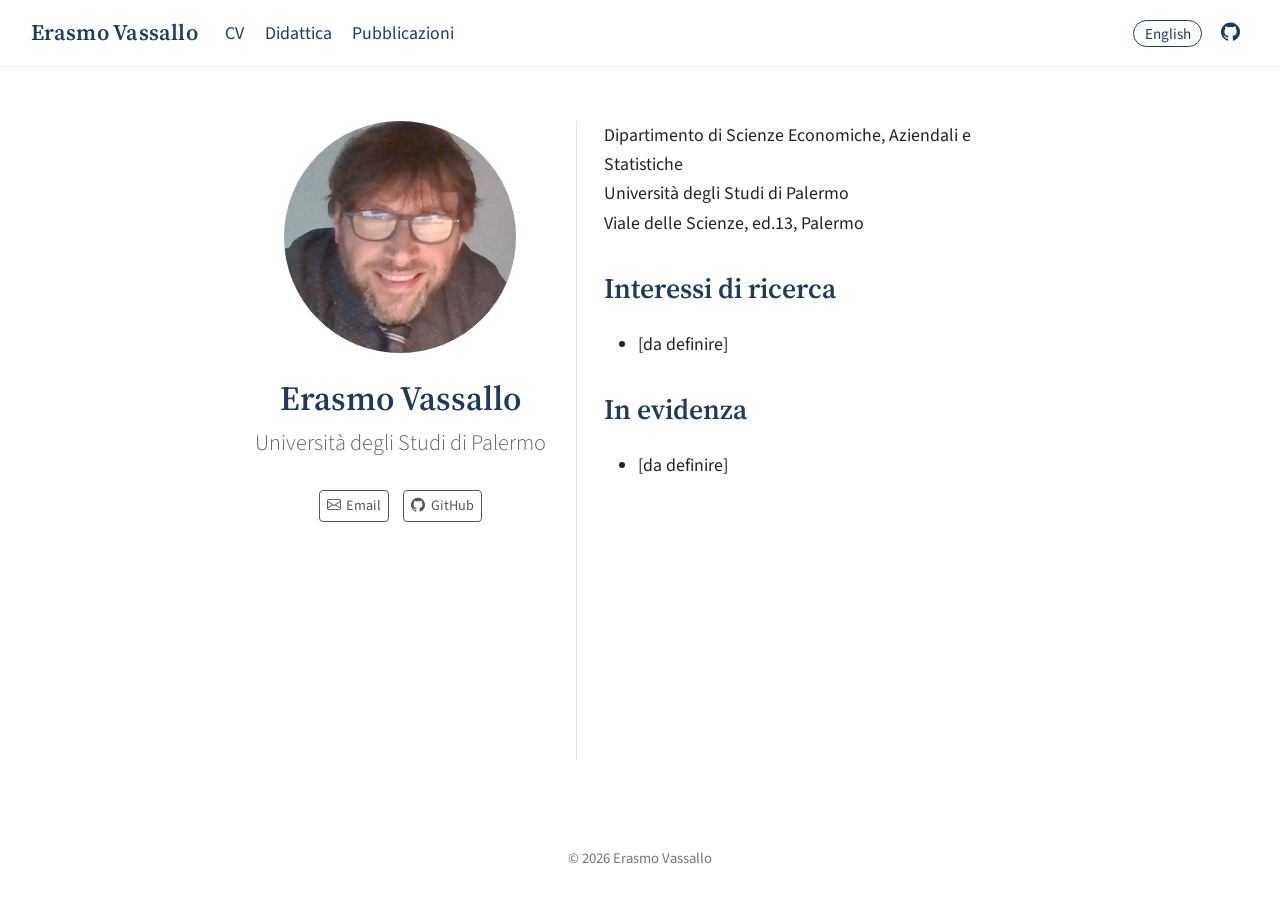
==== docs/index.html @ 2638217b "update" ====
<!DOCTYPE html>
<html xmlns="http://www.w3.org/1999/xhtml" lang="it" xml:lang="it"><head>

<meta charset="utf-8">
<meta name="generator" content="quarto-1.10.20">

<meta name="viewport" content="width=device-width, initial-scale=1.0, user-scalable=yes">


<title>Erasmo Vassallo</title>
<style>
/* Default styles provided by pandoc.
** See https://pandoc.org/MANUAL.html#variables-for-html for config info.
*/
span.smallcaps{font-variant: small-caps;}
div.columns{display: flex; gap: 1.5em;}
div.column{flex: auto;}
@media screen {
div.columns{gap: min(4vw, 1.5em);}
div.column{overflow-x: auto;}
}
div.hanging-indent{margin-left: 1.5em; text-indent: -1.5em;}
ul.task-list{list-style: none;}
ul.task-list li input[type="checkbox"] {
  width: 0.8em;
  margin: 0 0.8em 0.2em -1em; /* quarto-specific, see https://github.com/quarto-dev/quarto-cli/issues/4556 */ 
  vertical-align: middle;
}
</style>


<script src="site_libs/quarto-nav/quarto-nav.js"></script>
<script src="site_libs/quarto-nav/headroom.min.js"></script>
<script src="site_libs/clipboard/clipboard.min.js"></script>
<script src="site_libs/quarto-html/quarto.js" type="module"></script>
<script src="site_libs/quarto-html/tabsets/tabsets.js" type="module"></script>
<script src="site_libs/quarto-html/popper.min.js"></script>
<script src="site_libs/quarto-html/tippy.umd.min.js"></script>
<link href="site_libs/quarto-html/tippy.css" rel="stylesheet">
<link href="site_libs/quarto-html/quarto-syntax-highlighting-17888a1159294d3eb470f19f6f52f5a5.css" rel="stylesheet" id="quarto-text-highlighting-styles">
<script src="site_libs/bootstrap/bootstrap.min.js"></script>
<link href="site_libs/bootstrap/bootstrap-icons.css" rel="stylesheet">
<link href="site_libs/bootstrap/bootstrap-a295fdc9190626f0d12185370fea0dd8.min.css" rel="stylesheet" append-hash="true" id="quarto-bootstrap" data-mode="light">
<script id="quarto-search-options" type="application/json">{
  "language": {
    "search-no-results-text": "Nessun risultato",
    "search-matching-documents-text": "documenti trovati",
    "search-copy-link-title": "Copiare il link nella ricerca",
    "search-hide-matches-text": "Nascondere i risultati aggiuntivi",
    "search-more-match-text": "ci sono altri risultati in questo documento",
    "search-more-matches-text": "ulteriori risultati in questo documento",
    "search-clear-button-title": "Pulire",
    "search-text-placeholder": "",
    "search-detached-cancel-button-title": "Cancellare",
    "search-submit-button-title": "Inviare",
    "search-label": "Ricerca"
  }
}</script>
<style>html{ scroll-behavior: smooth; }</style>


</head>

<body class="nav-fixed fullcontent quarto-light">

<div id="quarto-search-results"></div>
  <header id="quarto-header" class="headroom fixed-top">
    <nav class="navbar navbar-expand-lg " data-bs-theme="dark">
      <div class="navbar-container container-fluid">
      <div class="navbar-brand-container mx-auto">
    <a class="navbar-brand" href="./index.html">
    <span class="navbar-title">Erasmo Vassallo</span>
    </a>
  </div>
          <button class="navbar-toggler" type="button" data-bs-toggle="collapse" data-bs-target="#navbarCollapse" aria-controls="navbarCollapse" role="menu" aria-expanded="false" aria-label="Attiva/disattiva la navigazione" onclick="if (window.quartoToggleHeadroom) { window.quartoToggleHeadroom(); }">
  <span class="navbar-toggler-icon"></span>
</button>
          <div class="collapse navbar-collapse" id="navbarCollapse">
            <ul class="navbar-nav navbar-nav-scroll me-auto">
  <li class="nav-item">
    <a class="nav-link" href="./cv.html"> 
<span class="menu-text">CV</span></a>
  </li>  
  <li class="nav-item">
    <a class="nav-link" href="./didattica.html"> 
<span class="menu-text">Didattica</span></a>
  </li>  
  <li class="nav-item">
    <a class="nav-link" href="./pubblicazioni.html"> 
<span class="menu-text">Pubblicazioni</span></a>
  </li>  
</ul>
            <ul class="navbar-nav navbar-nav-scroll ms-auto">
  <li class="nav-item">
    <a class="nav-link" href="./en/index.html"> 
<span class="menu-text">English</span></a>
  </li>  
  <li class="nav-item compact">
    <a class="nav-link" href="https://github.com/erasmovassallo"> <i class="bi bi-github" role="img" aria-label="GitHub">
</i> 
<span class="menu-text"></span></a>
  </li>  
</ul>
          </div> <!-- /navcollapse -->
            <div class="quarto-navbar-tools">
</div>
      </div> <!-- /container-fluid -->
    </nav>
</header>
<!-- content -->
<div id="quarto-content" class="quarto-container page-columns page-rows-contents page-layout-article page-navbar">
<!-- sidebar -->
<!-- margin-sidebar -->
    
<!-- main -->
<div class="quarto-about-trestles">
  <div class="about-entity">
    <img src="images/foto.jpg" class="about-image
  round " style="height: 13em; width: 13em;">
<header id="title-block-header" class="quarto-title-block default">
<div class="quarto-title">
<h1 class="title">Erasmo Vassallo</h1>
<p class="subtitle lead">Università degli Studi di Palermo</p>
</div>
<div class="quarto-title-meta">
  </div>
</header>
    <div class="about-links">
  <a href="mailto:erasmo.vassallo@unipa.it" class="about-link" rel="" target="">
    <i class="bi bi-envelope"></i>
     <span class="about-link-text">Email</span>
  </a>
  <a href="https://github.com/erasmovassallo" class="about-link" rel="" target="">
    <i class="bi bi-github"></i>
     <span class="about-link-text">GitHub</span>
  </a>
</div>
  </div>
  <div class="about-contents"><main class="content" id="quarto-document-content">
<p>Dipartimento di Scienze Economiche, Aziendali e Statistiche<br>
Università degli Studi di Palermo<br>
Viale delle Scienze, ed.13, Palermo</p>
<section id="interessi-di-ricerca" class="level2">
<h2 data-anchor-id="interessi-di-ricerca">Interessi di ricerca</h2>
<ul>
<li>[da definire]</li>
</ul>
</section>
<section id="in-evidenza" class="level2">
<h2 data-anchor-id="in-evidenza">In evidenza</h2>
<ul>
<li>[da definire]</li>
</ul>


</section>
</main></div>
</div>
 <!-- /main -->
<script>
/* Cambio lingua IT <-> EN
   Ogni pagina italiana ha una gemella inglese nella cartella en/.
   Per aggiungere una pagina: aggiungere la coppia qui sotto. */
(function () {
  var pairs = {
    "index.html": "en/index.html",
    "cv.html": "en/cv.html",
    "didattica.html": "en/teaching.html",
    "pubblicazioni.html": "en/publications.html"
  };
  var labelsEN = {
    "cv.html": "CV",
    "didattica.html": "Teaching",
    "pubblicazioni.html": "Publications"
  };

  var brand = document.querySelector("a.navbar-brand");
  if (!brand) return;
  // radice del sito, ricavata dal link del titolo (che punta a index.html)
  var root = new URL(brand.getAttribute("href"), window.location.href).href
    .replace(/index\.html$/, "");

  var here = window.location.href.split("#")[0].split("?")[0];
  var rel = here.indexOf(root) === 0 ? here.slice(root.length) : "";
  if (rel === "" || rel.slice(-1) === "/") rel += "index.html";

  var isEN = rel.indexOf("en/") === 0;
  var reverse = {};
  Object.keys(pairs).forEach(function (k) { reverse[pairs[k]] = k; });

  // il link "English" della barra di navigazione fa da selettore di lingua
  var sw = null;
  document.querySelectorAll("#navbarCollapse a.nav-link").forEach(function (a) {
    var t = new URL(a.getAttribute("href"), window.location.href).href;
    if (t === root + "en/index.html" || t === root + "en/") sw = a;
  });
  if (sw) { sw.classList.add("lang-switch"); sw.classList.remove("active"); }
  var swText = sw ? sw.querySelector(".menu-text") : null;

  if (isEN) {
    document.documentElement.setAttribute("lang", "en");
    brand.setAttribute("href", root + "en/index.html");
    document.querySelectorAll("#navbarCollapse a.nav-link").forEach(function (a) {
      if (a === sw) return;
      var target = new URL(a.getAttribute("href"), window.location.href).href;
      var key = target.indexOf(root) === 0 ? target.slice(root.length) : null;
      if (key && pairs[key]) {
        a.setAttribute("href", root + pairs[key]);
        var t = a.querySelector(".menu-text");
        if (t && labelsEN[key]) t.textContent = labelsEN[key];
        if (pairs[key] === rel) a.classList.add("active");
      }
    });
    if (sw) {
      sw.setAttribute("href", root + (reverse[rel] || "index.html"));
      sw.setAttribute("lang", "it");
      if (swText) swText.textContent = "Italiano";
    }
  } else if (sw) {
    sw.setAttribute("href", root + (pairs[rel] || "en/index.html"));
    sw.setAttribute("lang", "en");
  }
})();
</script>
<script id="quarto-html-after-body" type="application/javascript">
  window.document.addEventListener("DOMContentLoaded", function (event) {
    const isCodeAnnotation = (el) => {
      for (const clz of el.classList) {
        if (clz.startsWith('code-annotation-')) {                     
          return true;
        }
      }
      return false;
    }
    const onCopySuccess = function(e) {
      // button target
      const button = e.trigger;
      // don't keep focus
      button.blur();
      // flash "checked"
      button.classList.add('code-copy-button-checked');
      var currentTitle = button.getAttribute("title");
      button.setAttribute("title", "Copiato!");
      let tooltip;
      if (window.bootstrap) {
        button.setAttribute("data-bs-toggle", "tooltip");
        button.setAttribute("data-bs-placement", "left");
        button.setAttribute("data-bs-title", "Copiato!");
        tooltip = new bootstrap.Tooltip(button, 
          { trigger: "manual", 
            customClass: "code-copy-button-tooltip",
            offset: [0, -8]});
        tooltip.show();    
      }
      setTimeout(function() {
        if (tooltip) {
          tooltip.hide();
          button.removeAttribute("data-bs-title");
          button.removeAttribute("data-bs-toggle");
          button.removeAttribute("data-bs-placement");
        }
        button.setAttribute("title", currentTitle);
        button.classList.remove('code-copy-button-checked');
      }, 1000);
      // clear code selection
      e.clearSelection();
    }
    const getTextToCopy = function(trigger) {
      const outerScaffold = trigger.parentElement.cloneNode(true);
      const codeEl = outerScaffold.querySelector('code');
      for (const childEl of codeEl.children) {
        if (isCodeAnnotation(childEl)) {
          childEl.remove();
        }
      }
      return codeEl.innerText;
    }
    const clipboard = new window.ClipboardJS('.code-copy-button:not([data-in-quarto-modal])', {
      text: getTextToCopy
    });
    clipboard.on('success', onCopySuccess);
    if (window.document.getElementById('quarto-embedded-source-code-modal')) {
      const clipboardModal = new window.ClipboardJS('.code-copy-button[data-in-quarto-modal]', {
        text: getTextToCopy,
        container: window.document.getElementById('quarto-embedded-source-code-modal')
      });
      clipboardModal.on('success', onCopySuccess);
    }
      var localhostRegex = new RegExp(/^(?:http|https):\/\/localhost\:?[0-9]*\//);
      var mailtoRegex = new RegExp(/^mailto:/);
        var filterRegex = new RegExp("https:\/\/erasmovassallo\.github\.io");
      var isInternal = (href) => {
          return filterRegex.test(href) || localhostRegex.test(href) || mailtoRegex.test(href);
      }
      // Inspect non-navigation links and adorn them if external
     var links = window.document.querySelectorAll('a[href]:not(.nav-link):not(.navbar-brand):not(.toc-action):not(.sidebar-link):not(.sidebar-item-toggle):not(.pagination-link):not(.no-external):not([aria-hidden]):not(.dropdown-item):not(.quarto-navigation-tool):not(.about-link)');
      for (var i=0; i<links.length; i++) {
        const link = links[i];
        if (!isInternal(link.href)) {
          // undo the damage that might have been done by quarto-nav.js in the case of
          // links that we want to consider external
          if (link.dataset.originalHref !== undefined) {
            link.href = link.dataset.originalHref;
          }
        }
      }
    function tippyHover(el, contentFn, onTriggerFn, onUntriggerFn) {
      const config = {
        allowHTML: true,
        maxWidth: 500,
        delay: 100,
        arrow: false,
        appendTo: function(el) {
            return el.parentElement;
        },
        interactive: true,
        interactiveBorder: 10,
        theme: 'quarto',
        placement: 'bottom-start',
      };
      if (contentFn) {
        config.content = contentFn;
      }
      if (onTriggerFn) {
        config.onTrigger = onTriggerFn;
      }
      if (onUntriggerFn) {
        config.onUntrigger = onUntriggerFn;
      }
      window.tippy(el, config); 
    }
    const noterefs = window.document.querySelectorAll('a[role="doc-noteref"]');
    for (var i=0; i<noterefs.length; i++) {
      const ref = noterefs[i];
      tippyHover(ref, function() {
        // use id or data attribute instead here
        let href = ref.getAttribute('data-footnote-href') || ref.getAttribute('href');
        try { href = new URL(href).hash; } catch {}
        const id = href.replace(/^#\/?/, "");
        const note = window.document.getElementById(id);
        if (note) {
          return note.innerHTML;
        } else {
          return "";
        }
      });
    }
    const xrefs = window.document.querySelectorAll('a.quarto-xref');
    const processXRef = (id, note) => {
      // Strip column container classes
      const stripColumnClz = (el) => {
        el.classList.remove("page-full", "page-columns");
        if (el.children) {
          for (const child of el.children) {
            stripColumnClz(child);
          }
        }
      }
      stripColumnClz(note)
      if (id === null || id.startsWith('sec-')) {
        // Special case sections, only their first couple elements
        const container = document.createElement("div");
        if (note.children && note.children.length > 2) {
          container.appendChild(note.children[0].cloneNode(true));
          for (let i = 1; i < note.children.length; i++) {
            const child = note.children[i];
            if (child.tagName === "P" && child.innerText === "") {
              continue;
            } else {
              container.appendChild(child.cloneNode(true));
              break;
            }
          }
          if (window.Quarto?.typesetMath) {
            window.Quarto.typesetMath(container);
          }
          return container.innerHTML
        } else {
          if (window.Quarto?.typesetMath) {
            window.Quarto.typesetMath(note);
          }
          return note.innerHTML;
        }
      } else {
        // Remove any anchor links if they are present
        const anchorLink = note.querySelector('a.anchorjs-link');
        if (anchorLink) {
          anchorLink.remove();
        }
        if (window.Quarto?.typesetMath) {
          window.Quarto.typesetMath(note);
        }
        if (note.classList.contains("callout")) {
          return note.outerHTML;
        } else {
          return note.innerHTML;
        }
      }
    }
    for (var i=0; i<xrefs.length; i++) {
      const xref = xrefs[i];
      tippyHover(xref, undefined, function(instance) {
        instance.disable();
        let url = xref.getAttribute('href');
        let hash = undefined; 
        if (url.startsWith('#')) {
          hash = url;
        } else {
          try { hash = new URL(url).hash; } catch {}
        }
        if (hash) {
          const id = hash.replace(/^#\/?/, "");
          const note = window.document.getElementById(id);
          if (note !== null) {
            try {
              const html = processXRef(id, note.cloneNode(true));
              instance.setContent(html);
            } finally {
              instance.enable();
              instance.show();
            }
          } else {
            // See if we can fetch this
            fetch(url.split('#')[0])
            .then(res => res.text())
            .then(html => {
              const parser = new DOMParser();
              const htmlDoc = parser.parseFromString(html, "text/html");
              const note = htmlDoc.getElementById(id);
              if (note !== null) {
                const html = processXRef(id, note);
                instance.setContent(html);
              } 
            }).finally(() => {
              instance.enable();
              instance.show();
            });
          }
        } else {
          // See if we can fetch a full url (with no hash to target)
          // This is a special case and we should probably do some content thinning / targeting
          fetch(url)
          .then(res => res.text())
          .then(html => {
            const parser = new DOMParser();
            const htmlDoc = parser.parseFromString(html, "text/html");
            const note = htmlDoc.querySelector('main.content');
            if (note !== null) {
              // This should only happen for chapter cross references
              // (since there is no id in the URL)
              // remove the first header
              if (note.children.length > 0 && note.children[0].tagName === "HEADER") {
                note.children[0].remove();
              }
              const html = processXRef(null, note);
              instance.setContent(html);
            } 
          }).finally(() => {
            instance.enable();
            instance.show();
          });
        }
      }, function(instance) {
      });
    }
        let selectedAnnoteEl;
        const selectorForAnnotation = ( cell, annotation) => {
          let cellAttr = 'data-code-cell="' + cell + '"';
          let lineAttr = 'data-code-annotation="' +  annotation + '"';
          const selector = 'span[' + cellAttr + '][' + lineAttr + ']';
          return selector;
        }
        const selectCodeLines = (annoteEl) => {
          const doc = window.document;
          const targetCell = annoteEl.getAttribute("data-target-cell");
          const targetAnnotation = annoteEl.getAttribute("data-target-annotation");
          const annoteSpan = window.document.querySelector(selectorForAnnotation(targetCell, targetAnnotation));
          const lines = annoteSpan.getAttribute("data-code-lines").split(",");
          const lineIds = lines.map((line) => {
            return targetCell + "-" + line;
          })
          let top = null;
          let height = null;
          let parent = null;
          if (lineIds.length > 0) {
              //compute the position of the single el (top and bottom and make a div)
              const el = window.document.getElementById(lineIds[0]);
              top = el.offsetTop;
              height = el.offsetHeight;
              parent = el.parentElement.parentElement;
            if (lineIds.length > 1) {
              const lastEl = window.document.getElementById(lineIds[lineIds.length - 1]);
              const bottom = lastEl.offsetTop + lastEl.offsetHeight;
              height = bottom - top;
            }
            if (top !== null && height !== null && parent !== null) {
              // cook up a div (if necessary) and position it 
              let div = window.document.getElementById("code-annotation-line-highlight");
              if (div === null) {
                div = window.document.createElement("div");
                div.setAttribute("id", "code-annotation-line-highlight");
                div.style.position = 'absolute';
                parent.appendChild(div);
              }
              div.style.top = top - 2 + "px";
              div.style.height = height + 4 + "px";
              div.style.left = 0;
              let gutterDiv = window.document.getElementById("code-annotation-line-highlight-gutter");
              if (gutterDiv === null) {
                gutterDiv = window.document.createElement("div");
                gutterDiv.setAttribute("id", "code-annotation-line-highlight-gutter");
                gutterDiv.style.position = 'absolute';
                const codeCell = window.document.getElementById(targetCell);
                const gutter = codeCell.querySelector('.code-annotation-gutter');
                gutter.appendChild(gutterDiv);
              }
              gutterDiv.style.top = top - 2 + "px";
              gutterDiv.style.height = height + 4 + "px";
            }
            selectedAnnoteEl = annoteEl;
          }
        };
        const unselectCodeLines = () => {
          const elementsIds = ["code-annotation-line-highlight", "code-annotation-line-highlight-gutter"];
          elementsIds.forEach((elId) => {
            const div = window.document.getElementById(elId);
            if (div) {
              div.remove();
            }
          });
          selectedAnnoteEl = undefined;
        };
          // Handle positioning of the toggle
      window.addEventListener(
        "resize",
        throttle(() => {
          elRect = undefined;
          if (selectedAnnoteEl) {
            selectCodeLines(selectedAnnoteEl);
          }
        }, 10)
      );
      function throttle(fn, ms) {
      let throttle = false;
      let timer;
        return (...args) => {
          if(!throttle) { // first call gets through
              fn.apply(this, args);
              throttle = true;
          } else { // all the others get throttled
              if(timer) clearTimeout(timer); // cancel #2
              timer = setTimeout(() => {
                fn.apply(this, args);
                timer = throttle = false;
              }, ms);
          }
        };
      }
        // Attach click handler to the DT
        const annoteDls = window.document.querySelectorAll('dt[data-target-cell]');
        for (const annoteDlNode of annoteDls) {
          annoteDlNode.addEventListener('click', (event) => {
            const clickedEl = event.target;
            if (clickedEl !== selectedAnnoteEl) {
              unselectCodeLines();
              const activeEl = window.document.querySelector('dt[data-target-cell].code-annotation-active');
              if (activeEl) {
                activeEl.classList.remove('code-annotation-active');
              }
              selectCodeLines(clickedEl);
              clickedEl.classList.add('code-annotation-active');
            } else {
              // Unselect the line
              unselectCodeLines();
              clickedEl.classList.remove('code-annotation-active');
            }
          });
        }
    const findCites = (el) => {
      const parentEl = el.parentElement;
      if (parentEl) {
        const cites = parentEl.dataset.cites;
        if (cites) {
          return {
            el,
            cites: cites.split(' ')
          };
        } else {
          return findCites(el.parentElement)
        }
      } else {
        return undefined;
      }
    };
    var bibliorefs = window.document.querySelectorAll('a[role="doc-biblioref"]');
    for (var i=0; i<bibliorefs.length; i++) {
      const ref = bibliorefs[i];
      const citeInfo = findCites(ref);
      if (citeInfo) {
        tippyHover(citeInfo.el, function() {
          var popup = window.document.createElement('div');
          citeInfo.cites.forEach(function(cite) {
            var citeDiv = window.document.createElement('div');
            citeDiv.classList.add('hanging-indent');
            citeDiv.classList.add('csl-entry');
            var biblioDiv = window.document.getElementById('ref-' + cite);
            if (biblioDiv) {
              citeDiv.innerHTML = biblioDiv.innerHTML;
            }
            popup.appendChild(citeDiv);
          });
          return popup.innerHTML;
        });
      }
    }
  });
  </script>
</div> <!-- /content -->
<footer class="footer">
  <div class="nav-footer">
    <div class="nav-footer-left">
      &nbsp;
    </div>   
    <div class="nav-footer-center">
<p>© 2026 Erasmo Vassallo</p>
</div>
    <div class="nav-footer-right">
      &nbsp;
    </div>
  </div>
</footer>




<script src="site_libs/quarto-html/zenscroll-min.js"></script>
</body></html>
---- docs/site_libs/quarto-html/tippy.css ----
.tippy-box[data-animation=fade][data-state=hidden]{opacity:0}[data-tippy-root]{max-width:calc(100vw - 10px)}.tippy-box{position:relative;background-color:#333;color:#fff;border-radius:4px;font-size:14px;line-height:1.4;white-space:normal;outline:0;transition-property:transform,visibility,opacity}.tippy-box[data-placement^=top]>.tippy-arrow{bottom:0}.tippy-box[data-placement^=top]>.tippy-arrow:before{bottom:-7px;left:0;border-width:8px 8px 0;border-top-color:initial;transform-origin:center top}.tippy-box[data-placement^=bottom]>.tippy-arrow{top:0}.tippy-box[data-placement^=bottom]>.tippy-arrow:before{top:-7px;left:0;border-width:0 8px 8px;border-bottom-color:initial;transform-origin:center bottom}.tippy-box[data-placement^=left]>.tippy-arrow{right:0}.tippy-box[data-placement^=left]>.tippy-arrow:before{border-width:8px 0 8px 8px;border-left-color:initial;right:-7px;transform-origin:center left}.tippy-box[data-placement^=right]>.tippy-arrow{left:0}.tippy-box[data-placement^=right]>.tippy-arrow:before{left:-7px;border-width:8px 8px 8px 0;border-right-color:initial;transform-origin:center right}.tippy-box[data-inertia][data-state=visible]{transition-timing-function:cubic-bezier(.54,1.5,.38,1.11)}.tippy-arrow{width:16px;height:16px;color:#333}.tippy-arrow:before{content:"";position:absolute;border-color:transparent;border-style:solid}.tippy-content{position:relative;padding:5px 9px;z-index:1}
---- docs/site_libs/quarto-html/quarto-syntax-highlighting-17888a1159294d3eb470f19f6f52f5a5.css ----
/* quarto syntax highlight colors */
:root {
  --quarto-hl-ot-color: #003B4F;
  --quarto-hl-at-color: #657422;
  --quarto-hl-ss-color: #20794D;
  --quarto-hl-an-color: #5E5E5E;
  --quarto-hl-fu-color: #4758AB;
  --quarto-hl-st-color: #20794D;
  --quarto-hl-cf-color: #003B4F;
  --quarto-hl-op-color: #5E5E5E;
  --quarto-hl-er-color: #AD0000;
  --quarto-hl-bn-color: #AD0000;
  --quarto-hl-al-color: #AD0000;
  --quarto-hl-va-color: #111111;
  --quarto-hl-bu-color: inherit;
  --quarto-hl-ex-color: inherit;
  --quarto-hl-pp-color: #AD0000;
  --quarto-hl-in-color: #5E5E5E;
  --quarto-hl-vs-color: #20794D;
  --quarto-hl-wa-color: #5E5E5E;
  --quarto-hl-do-color: #5E5E5E;
  --quarto-hl-im-color: #00769E;
  --quarto-hl-ch-color: #20794D;
  --quarto-hl-dt-color: #AD0000;
  --quarto-hl-fl-color: #AD0000;
  --quarto-hl-co-color: #5E5E5E;
  --quarto-hl-cv-color: #5E5E5E;
  --quarto-hl-cn-color: #8f5902;
  --quarto-hl-sc-color: #5E5E5E;
  --quarto-hl-dv-color: #AD0000;
  --quarto-hl-kw-color: #003B4F;
}

/* other quarto variables */
:root {
  --quarto-font-monospace: SFMono-Regular, Menlo, Monaco, Consolas, "Liberation Mono", "Courier New", monospace;
}

/* syntax highlight based on Pandoc's rules */
pre > code.sourceCode > span {
  color: #003B4F;
}

code.sourceCode > span {
  color: #003B4F;
}

div.sourceCode,
div.sourceCode pre.sourceCode {
  color: #003B4F;
}

/* Normal */
code span {
  color: #003B4F;
}

/* Alert */
code span.al {
  color: #AD0000;
  font-style: inherit;
}

/* Annotation */
code span.an {
  color: #5E5E5E;
  font-style: inherit;
}

/* Attribute */
code span.at {
  color: #657422;
  font-style: inherit;
}

/* BaseN */
code span.bn {
  color: #AD0000;
  font-style: inherit;
}

/* BuiltIn */
code span.bu {
  font-style: inherit;
}

/* ControlFlow */
code span.cf {
  color: #003B4F;
  font-weight: bold;
  font-style: inherit;
}

/* Char */
code span.ch {
  color: #20794D;
  font-style: inherit;
}

/* Constant */
code span.cn {
  color: #8f5902;
  font-style: inherit;
}

/* Comment */
code span.co {
  color: #5E5E5E;
  font-style: inherit;
}

/* CommentVar */
code span.cv {
  color: #5E5E5E;
  font-style: italic;
}

/* Documentation */
code span.do {
  color: #5E5E5E;
  font-style: italic;
}

/* DataType */
code span.dt {
  color: #AD0000;
  font-style: inherit;
}

/* DecVal */
code span.dv {
  color: #AD0000;
  font-style: inherit;
}

/* Error */
code span.er {
  color: #AD0000;
  font-style: inherit;
}

/* Extension */
code span.ex {
  font-style: inherit;
}

/* Float */
code span.fl {
  color: #AD0000;
  font-style: inherit;
}

/* Function */
code span.fu {
  color: #4758AB;
  font-style: inherit;
}

/* Import */
code span.im {
  color: #00769E;
  font-style: inherit;
}

/* Information */
code span.in {
  color: #5E5E5E;
  font-style: inherit;
}

/* Keyword */
code span.kw {
  color: #003B4F;
  font-weight: bold;
  font-style: inherit;
}

/* Operator */
code span.op {
  color: #5E5E5E;
  font-style: inherit;
}

/* Other */
code span.ot {
  color: #003B4F;
  font-style: inherit;
}

/* Preprocessor */
code span.pp {
  color: #AD0000;
  font-style: inherit;
}

/* SpecialChar */
code span.sc {
  color: #5E5E5E;
  font-style: inherit;
}

/* SpecialString */
code span.ss {
  color: #20794D;
  font-style: inherit;
}

/* String */
code span.st {
  color: #20794D;
  font-style: inherit;
}

/* Variable */
code span.va {
  color: #111111;
  font-style: inherit;
}

/* VerbatimString */
code span.vs {
  color: #20794D;
  font-style: inherit;
}

/* Warning */
code span.wa {
  color: #5E5E5E;
  font-style: italic;
}

.prevent-inlining {
  content: "</";
}

/*# sourceMappingURL=fadfc755eec066e9e3d699cf819c3e33.css.map */
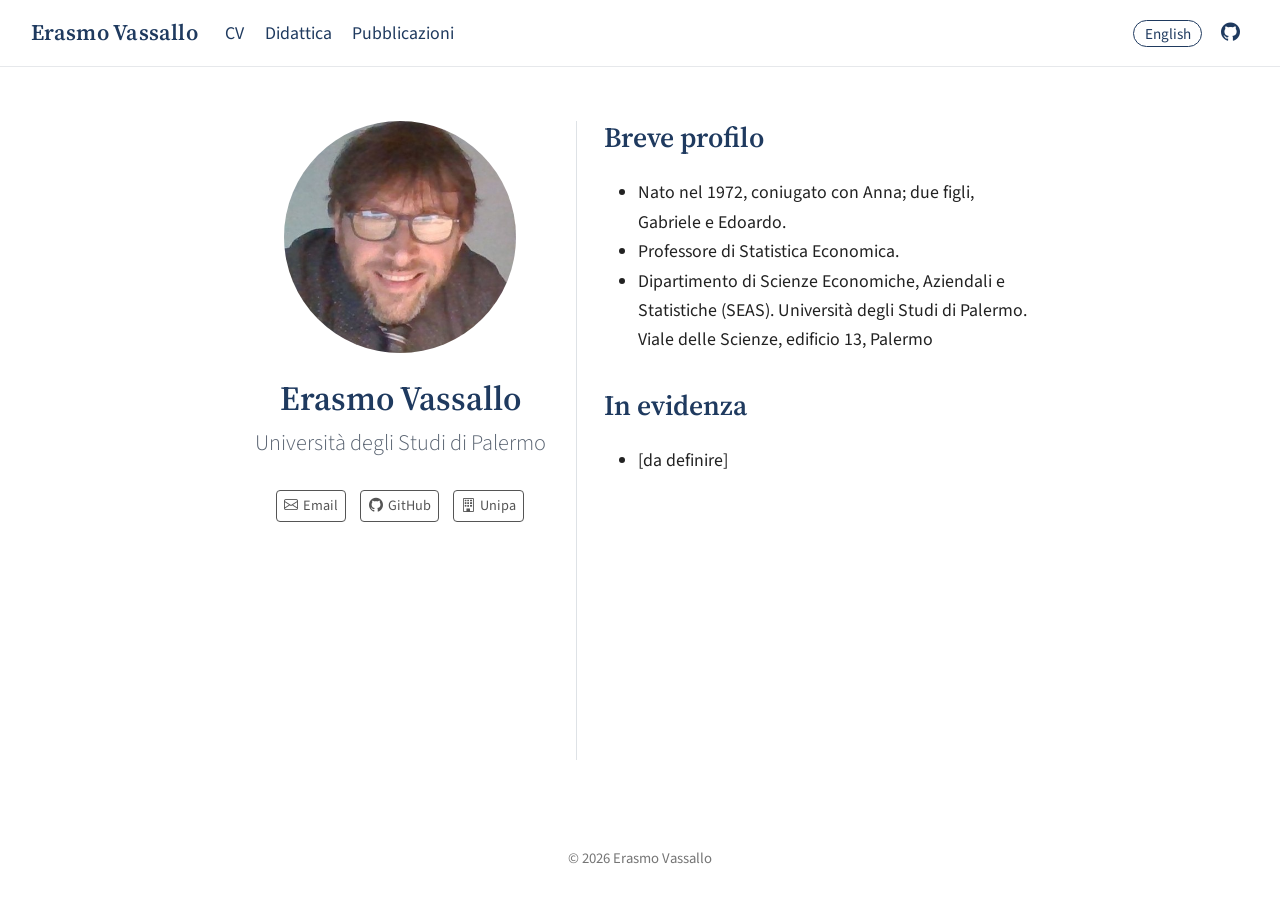
==== commit aa019ab5: "update" ====
--- a/docs/index.html
+++ b/docs/index.html
@@ -40,7 +40,7 @@
 <link href="site_libs/quarto-html/quarto-syntax-highlighting-17888a1159294d3eb470f19f6f52f5a5.css" rel="stylesheet" id="quarto-text-highlighting-styles">
 <script src="site_libs/bootstrap/bootstrap.min.js"></script>
 <link href="site_libs/bootstrap/bootstrap-icons.css" rel="stylesheet">
-<link href="site_libs/bootstrap/bootstrap-a295fdc9190626f0d12185370fea0dd8.min.css" rel="stylesheet" append-hash="true" id="quarto-bootstrap" data-mode="light">
+<link href="site_libs/bootstrap/bootstrap-774c0f6e8bafb9ea1c40ec68e6dbd184.min.css" rel="stylesheet" append-hash="true" id="quarto-bootstrap" data-mode="light">
 <script id="quarto-search-options" type="application/json">{
   "language": {
     "search-no-results-text": "Nessun risultato",
@@ -134,16 +134,19 @@
     <i class="bi bi-github"></i>
      <span class="about-link-text">GitHub</span>
   </a>
+  <a href="https://www.unipa.it/persone/docenti/v/erasmo.vassallo" class="about-link" rel="" target="">
+    <i class="bi bi-building"></i>
+     <span class="about-link-text">Unipa</span>
+  </a>
 </div>
   </div>
   <div class="about-contents"><main class="content" id="quarto-document-content">
-<p>Dipartimento di Scienze Economiche, Aziendali e Statistiche<br>
-Università degli Studi di Palermo<br>
-Viale delle Scienze, ed.13, Palermo</p>
-<section id="interessi-di-ricerca" class="level2">
-<h2 data-anchor-id="interessi-di-ricerca">Interessi di ricerca</h2>
+<section id="breve-profilo" class="level2">
+<h2 data-anchor-id="breve-profilo">Breve profilo</h2>
 <ul>
-<li>[da definire]</li>
+<li>Nato nel 1972, coniugato con Anna; due figli, Gabriele e Edoardo.</li>
+<li>Professore di Statistica Economica.</li>
+<li>Dipartimento di Scienze Economiche, Aziendali e Statistiche (SEAS). Università degli Studi di Palermo. Viale delle Scienze, edificio 13, Palermo</li>
 </ul>
 </section>
 <section id="in-evidenza" class="level2">
